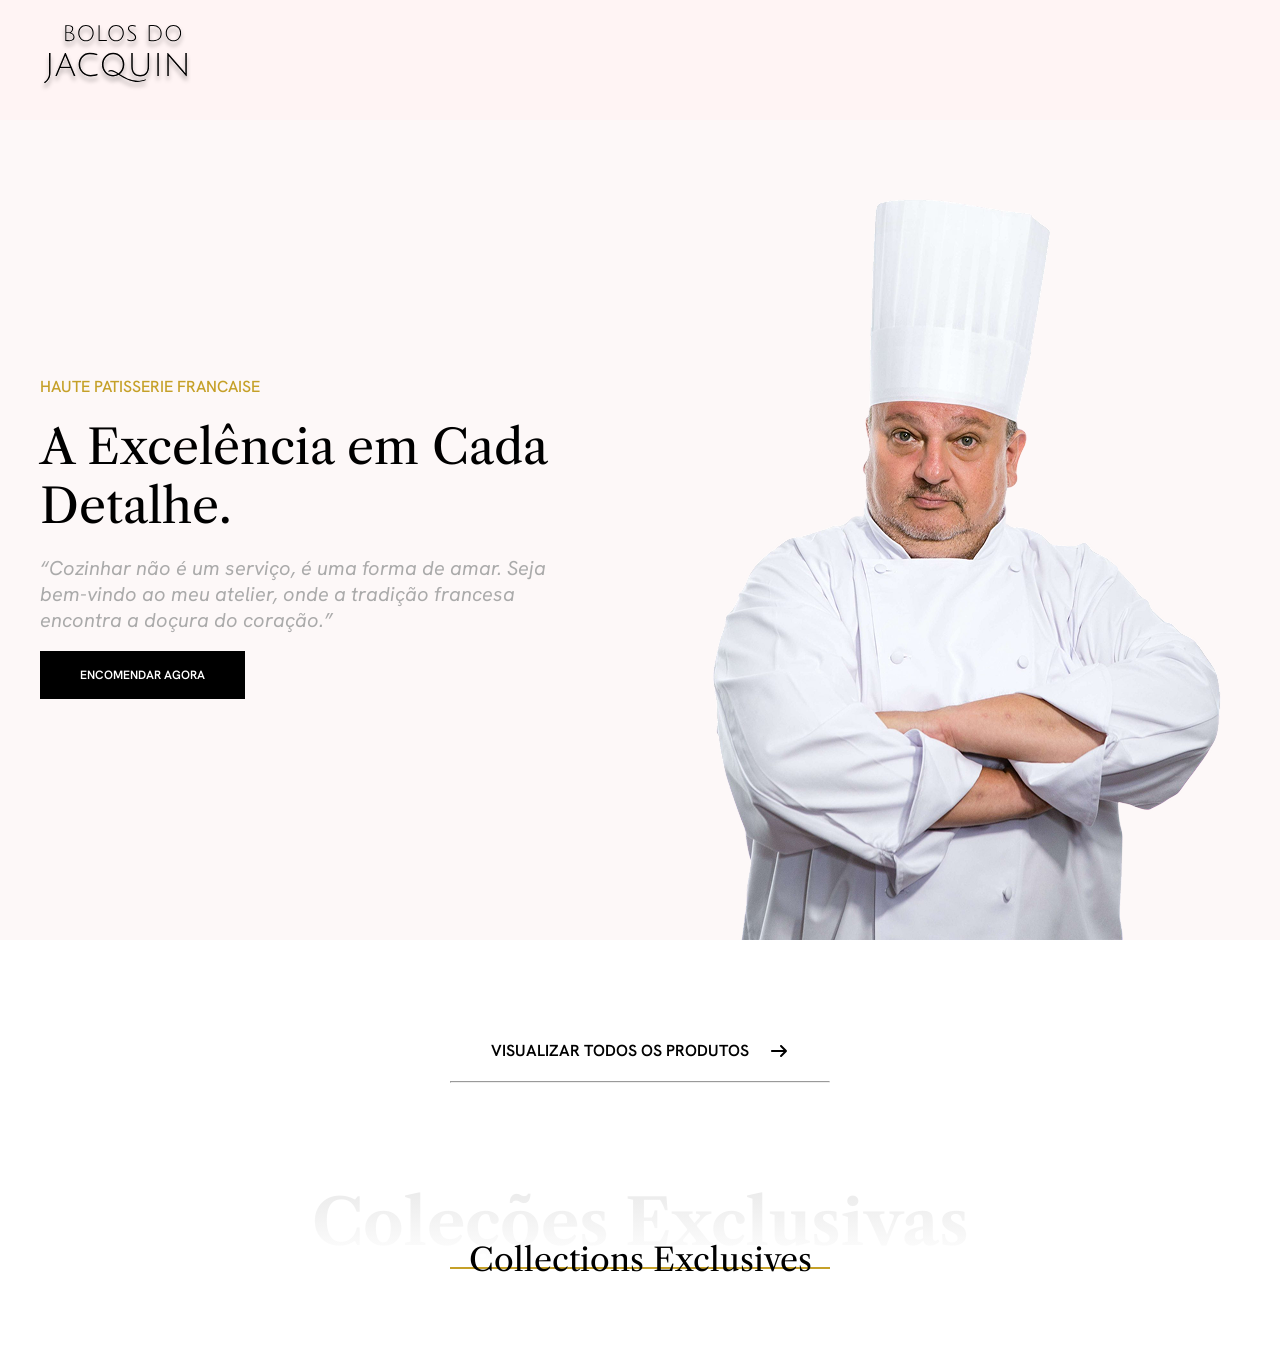
==== home/index.html @ 696f28ad "Inicio html e css pagina home" ====
<!DOCTYPE html>
<html lang="pt-br">

<head>
    <meta charset="UTF-8">
    <meta name="viewport" content="width=device-width, initial-scale=1.0">
    <title>Home - Bolos do Jacquin</title>
    <link rel="stylesheet" href="style.css">

    <link rel="preconnect" href="https://fonts.googleapis.com">
    <link rel="preconnect" href="https://fonts.gstatic.com" crossorigin>
    <link
        href="https://fonts.googleapis.com/css2?family=Hanken+Grotesk:ital,wght@0,100..900;1,100..900&family=Libre+Caslon+Text:ital,wght@0,400;0,700;1,400&display=swap"
        rel="stylesheet">
</head>

<body>
    <header class="home_cabecalho">
        <div class="home_container">
            <img src="../img/logo.svg" alt="logo bolos do jacquin">
        </div>
    </header>
    <main>
        <h1>página inicial bolos do Jacquin</h1>
        <section class="home_banner">
            <div class="home_container banner_container">
                <div class="box_texto_banner">
                    <span class="linha1">haute patisserie francaise</span><br>
                    <span class="linha2">A Excelência em Cada Detalhe.</span>
                    <p class="linha3">“Cozinhar não é um serviço, é uma forma de amar. Seja bem-vindo ao meu atelier,
                        onde a tradição
                        francesa encontra a doçura do coração.”</p>
                    <a class="linha4" href="">encomendar agora</a>
                </div>
                <img src="../img/jacquin_banner.png" alt="foto do Jacquin vestindo sua dólmâ">
            </div>
        </section>

        <section class="home_container home_produtos">
            <div class="link_produtos">
                <div>
                    <a href="">visualizar todos os produtos</a>
                    <svg xmlns="http://www.w3.org/2000/svg"
                        viewBox="0 0 640 640"><!--!Font Awesome Free 7.3.1 by @fontawesome - https://fontawesome.com License - https://fontawesome.com/license/free Copyright 2026 Fonticons, Inc.-->
                        <path
                            d="M566.6 342.6C579.1 330.1 579.1 309.8 566.6 297.3L406.6 137.3C394.1 124.8 373.8 124.8 361.3 137.3C348.8 149.8 348.8 170.1 361.3 182.6L466.7 288L96 288C78.3 288 64 302.3 64 320C64 337.7 78.3 352 96 352L466.7 352L361.3 457.4C348.8 469.9 348.8 490.2 361.3 502.7C373.8 515.2 394.1 515.2 406.6 502.7L566.6 342.7z" />
                    </svg>
                </div>
                <hr>
            </div>

            <div class="home_subtitulo">
                <h2>Coleções Exclusivas</h2>
                <span>Collections Exclusives</span>
                <hr>
            </div>

            <div></div>
        </section>
    </main>
</body>

</html>
---- home/style.css ----
* {
    margin: 0;
    padding: 0;
    box-sizing: border-box;
}

h1 {
    position: absolute;
    width: 1px;
    height: 1px;
    margin: -1px;
    overflow: hidden;
}


/* ---------- CABECALHO ---------- */
.home_cabecalho {
    background-color: #FFF4F4;
    height: 120px;
    display: flex;
    justify-content: center;
    align-items: center;
}

.home_container {
    /* background-color: aqua; */
    max-width: 1200px;
    /*Largura maxima 1200px*/
    width: 95%;
    /*Largura 95%*/
    margin: 0 auto;
}





/* ---------- BANNER ---------- */
.home_banner {
    background-color: #FDF8F8;
}

.box_texto_banner {
    /* background-color: chartreuse; */
    font-family: "Hanken Grotesk", sans-serif;
    max-width: 520px;
}

.banner_container {
    display: flex;
    align-items: center;
    justify-content: space-between;
}

.banner_container img {
    width: 547px;
}

.linha1 {
    color: #C5A028;
    font-size: 16px;
    font-weight: 500;
    text-transform: uppercase;
    margin-bottom: 20px;
    display: inline-block;
}

.linha2 {
    font-family: "Libre Caslon Text", serif;
    font-size: 48px;
    margin-bottom: 20px;
    display: inline-block;
}

.linha3 {
    font-size: 20px;
    font-style: italic;
    color: #AAAAAA;
    margin-bottom: 30px;
    display: inline-block;
}

.linha4 {
    font-weight: 600;
    font-size: 12px;
    text-transform: uppercase;
    color: #FFFFFF;
    text-decoration: none;

    background-color: #000000;
    padding: 16px 40px;
}





/* ---------- PRODUTOS ---------- */
.home_produtos {
    padding: 100px 0;
}

.link_produtos a {
    font-family: "Hanken Grotesk", sans-serif;
    font-weight: 600;
    font-size: 16px;
    text-transform: uppercase;

    text-decoration: none;
    color: #000000;
}

.link_produtos svg {
    width: 20px;
}

.link_produtos div {
    display: flex;
    align-items: center;
    justify-content: center;
    gap: 20px;
    margin-bottom: 20px;
}

.link_produtos hr {
    max-width: 380px;
    width: 100%;
    margin: 0 auto;
}

.home_subtitulo {
    font-family: "Libre Caslon Text", serif;
    /* background-color: darkgreen; */
    display: flex;
    flex-direction: column;
    align-items: center;
    position: relative;
    margin-top: 100px;
}

.home_subtitulo h2 {
    font-weight: 700;
    font-size: 64px;
    background-image: linear-gradient(0deg, #FFFFFF, #E9E9E9);

    background-clip: text;
    -webkit-background-clip: text;

    color: transparent;
    -webkit-text-fill-color: transparent;
}

.home_subtitulo span {
    font-size: 32px;
    position: absolute;
    bottom: -10px;
}

.home_subtitulo hr {
    max-width: 380px;
    width: 100%;
    background-color: #C5A028;
    margin-top: 5px;
    border: none;
    height: 2px;
}
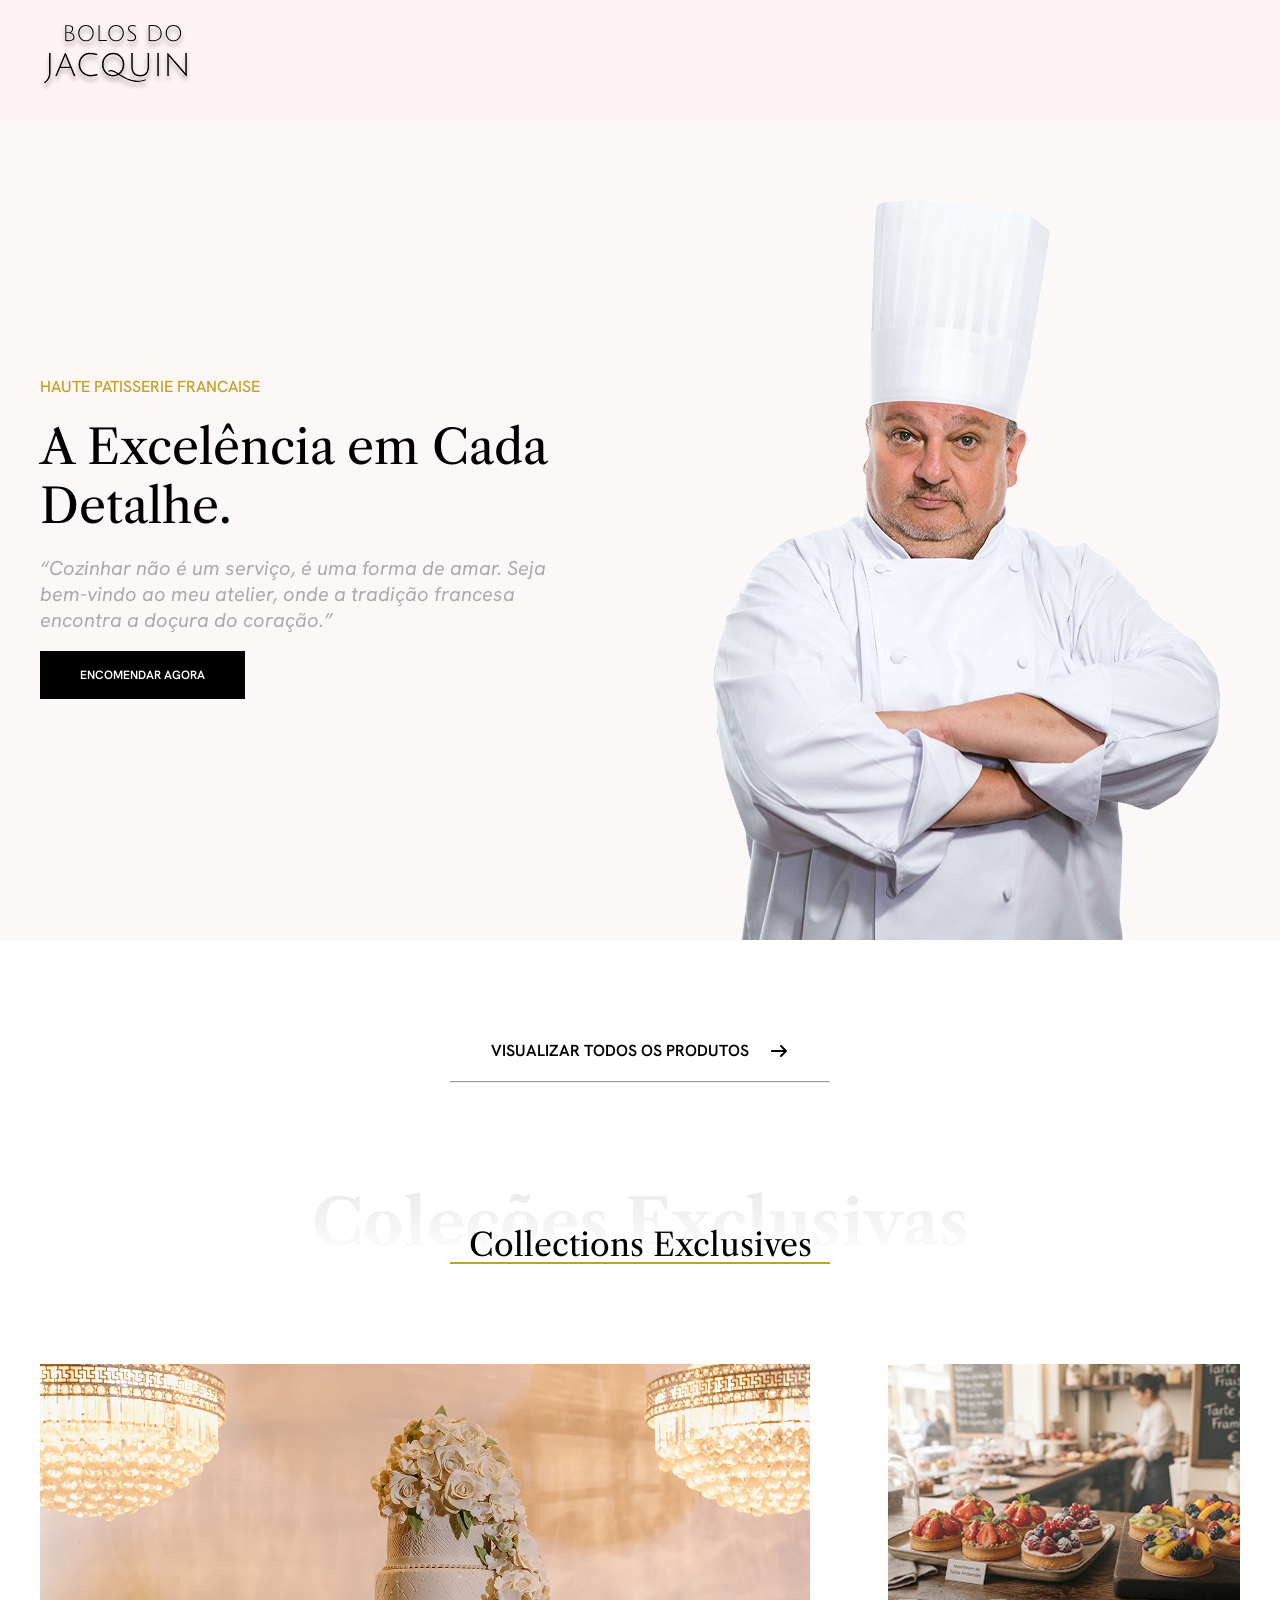
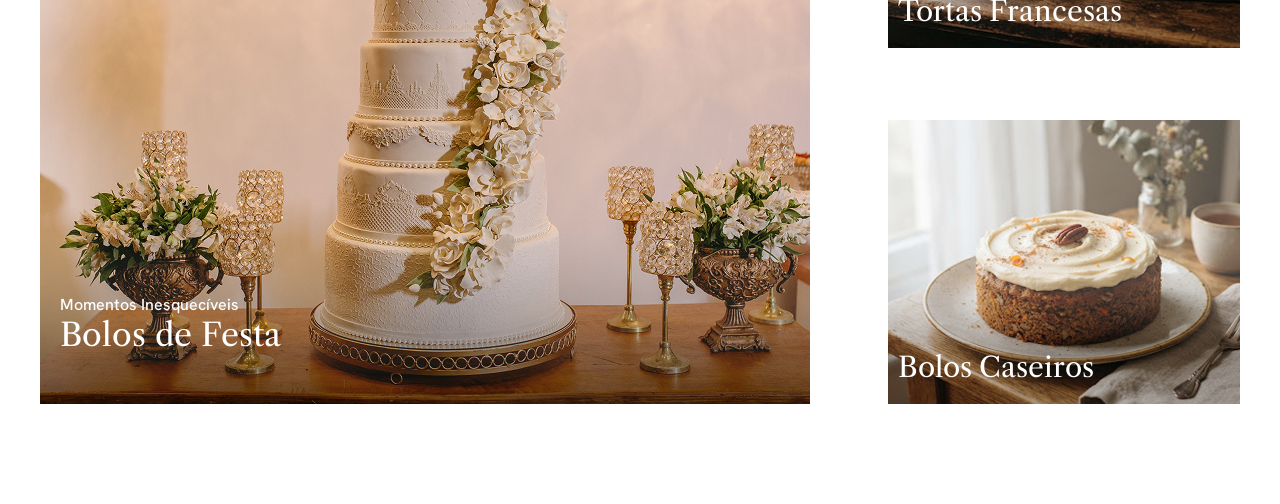
==== commit a0d35717: "seção de categorias finalizada" ====
--- a/home/index.html
+++ b/home/index.html
@@ -55,7 +55,27 @@
                 <hr>
             </div>
 
-            <div></div>
+            <div class="container_categorias">
+                <a href="">
+                    <div class="img_categoria1">
+                        <span>Momentos Inesquecíveis</span>
+                        <h3>Bolos de Festa</h3>
+                    </div>
+                </a>
+
+                <div class="col_categorias">
+                    <a href="">
+                        <div class="img_categoria2">
+                            <h3>Tortas Francesas</h3>
+                        </div>
+                    </a>
+                    <a href="">
+                        <div class="img_categoria3">
+                            <h3>Bolos Caseiros</h3>
+                        </div>
+                    </a>
+                </div>
+            </div>
         </section>
     </main>
 </body>
--- a/home/style.css
+++ b/home/style.css
@@ -136,6 +136,7 @@
     align-items: center;
     position: relative;
     margin-top: 100px;
+    margin-bottom: 100px;
 }
 
 .home_subtitulo h2 {
@@ -154,13 +155,75 @@
     font-size: 32px;
     position: absolute;
     bottom: -10px;
+    margin-bottom: 10px;
 }
 
 .home_subtitulo hr {
     max-width: 380px;
     width: 100%;
     background-color: #C5A028;
-    margin-top: 5px;
     border: none;
     height: 2px;
+}
+
+.img_categoria1 {
+    background-image: url(../img/bolos_de_festa.png);
+    /* width: 100%; */
+    width: 770px;
+    height: 640px;
+    display: flex;
+    flex-direction: column;
+    justify-content: flex-end;
+    padding: 50px 20px;
+}
+
+.container_categorias {
+    display: flex;
+    justify-content: space-between;
+    width: 100%;
+}
+
+.container_categorias a {
+    color: #FFFFFF;
+    text-decoration: none;
+    display: contents;
+}
+
+.img_categoria1 span {
+    font-family: "Hanken Grotesk", sans-serif;
+    font-weight: 500;
+}
+
+.img_categoria1 h3 {
+    font-size: 32px;
+}
+
+.home_produtos h3 {
+    font-family: "Libre Caslon Text", serif;
+    font-weight: 400;
+}
+
+.col_categorias{
+    display: flex;
+    flex-direction: column;
+    justify-content: space-between;
+}
+
+.img_categoria2 {
+    background-image: url(../img/tortas_francesas.png);
+}
+
+.img_categoria3 {
+    background-image: url(../img/bolos_caseiros.png);
+}
+
+.img_categoria2,
+.img_categoria3 {
+    /* width: 25%; */
+    width: 352px;
+    height: 284px;
+    display: flex;
+    align-items: flex-end;
+    padding: 20px 10px;
+    font-size: 24px;
 }
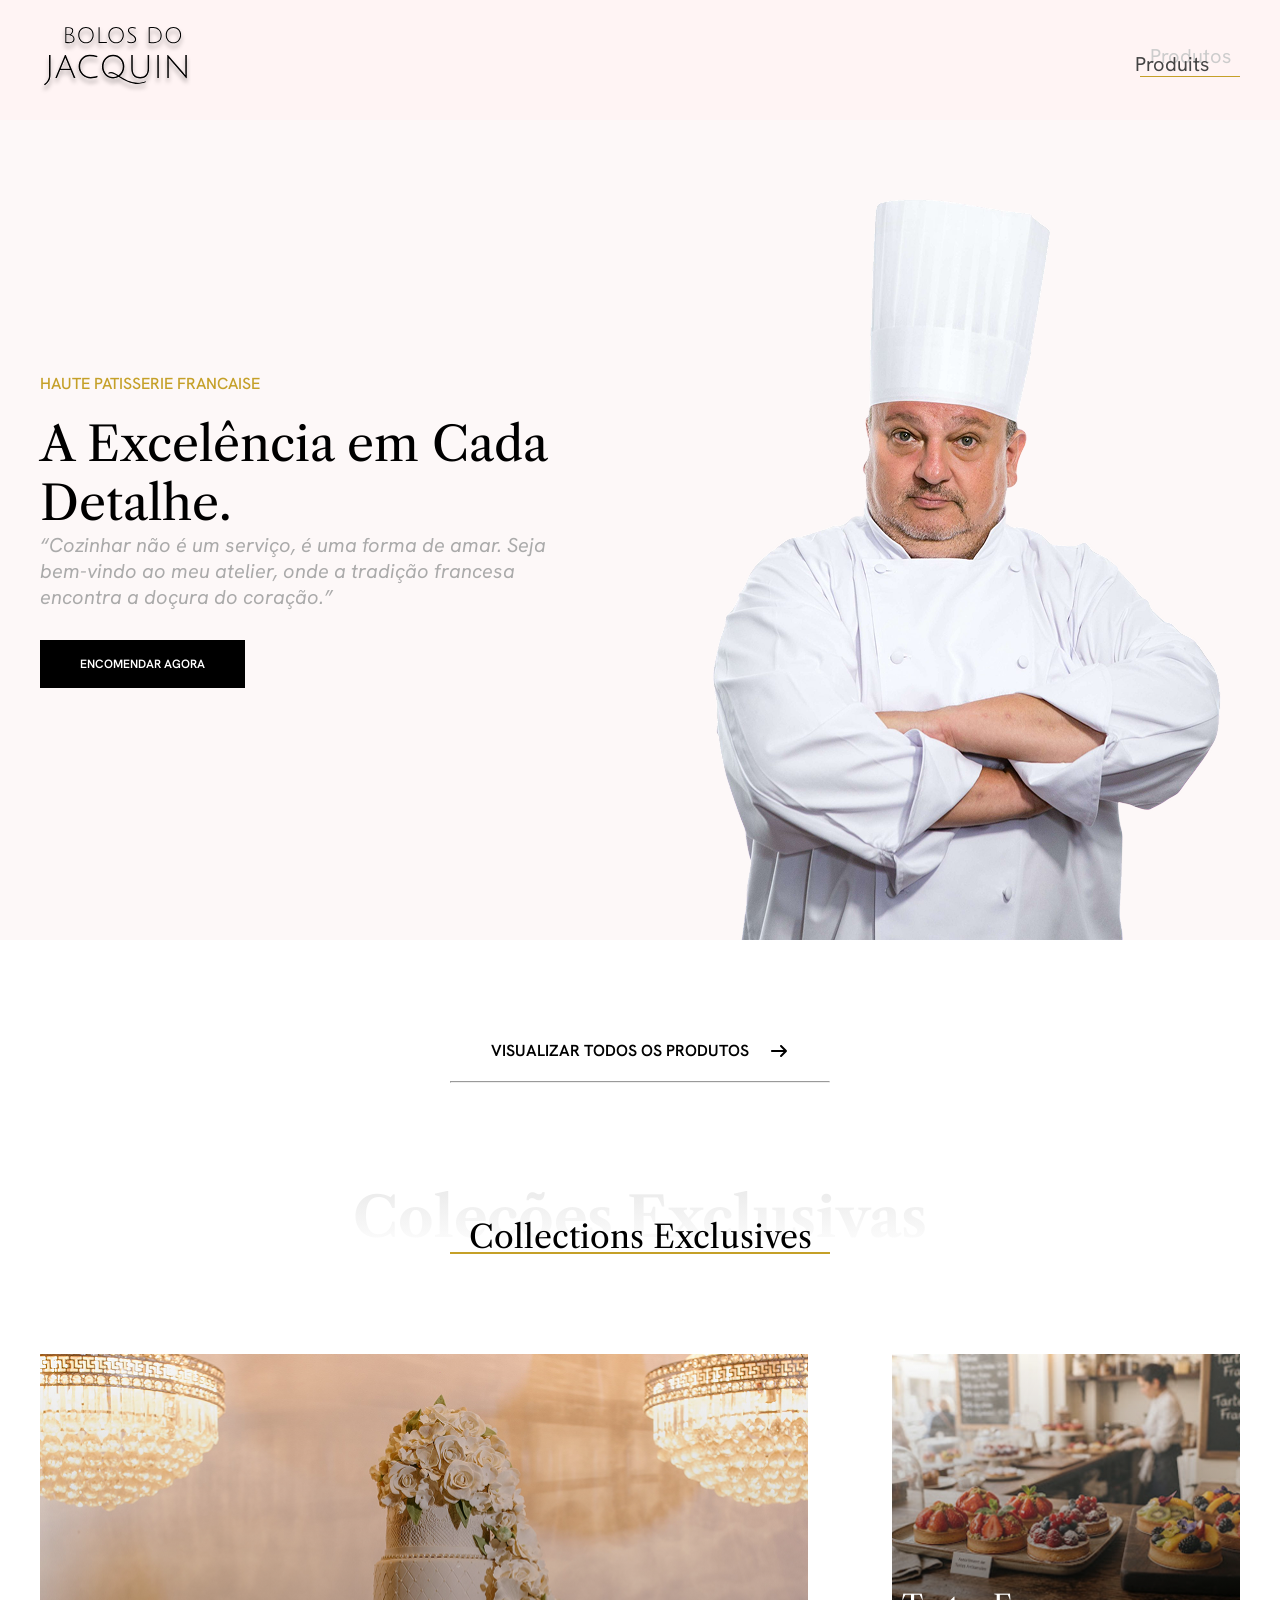
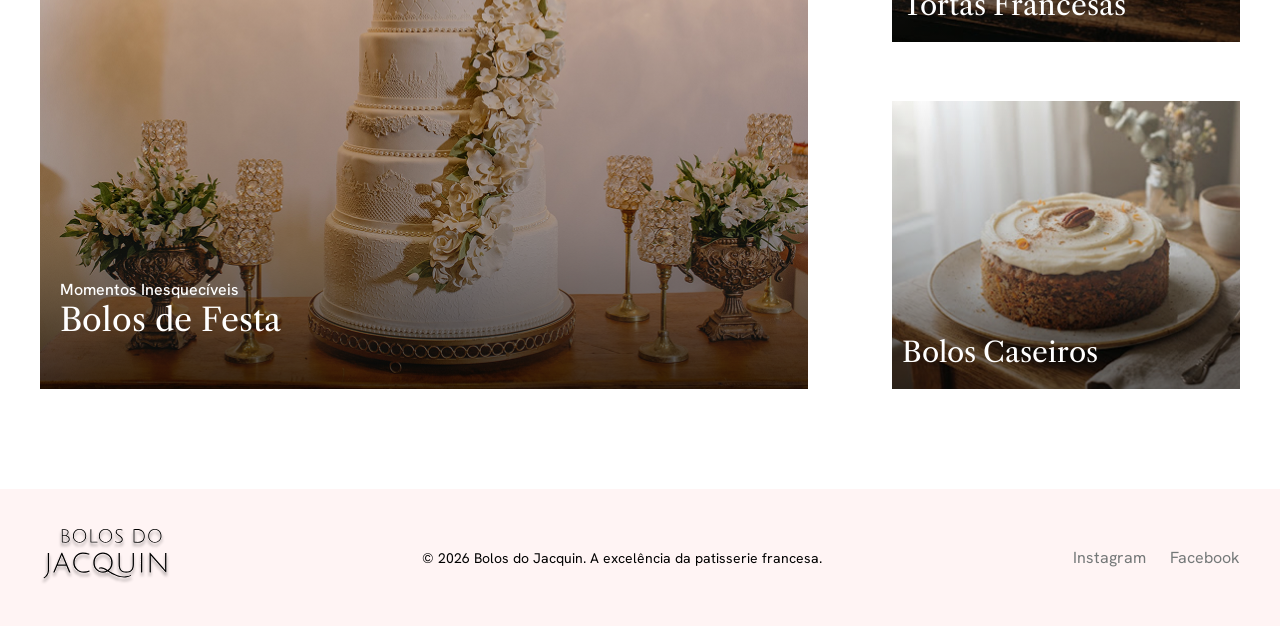
==== commit a1c9347f: "finalizado" ====
--- a/home/index.html
+++ b/home/index.html
@@ -5,25 +5,126 @@
     <meta charset="UTF-8">
     <meta name="viewport" content="width=device-width, initial-scale=1.0">
     <title>Home - Bolos do Jacquin</title>
+    <link rel="stylesheet" href="../style.css">
+    <link rel="stylesheet" href="../styleHeader.css">
+    <link rel="stylesheet" href="../styleFooter.css">
     <link rel="stylesheet" href="style.css">
+
+    <link rel="icon" type="image/png" href="../icones/favicon.png">
 
     <link rel="preconnect" href="https://fonts.googleapis.com">
     <link rel="preconnect" href="https://fonts.gstatic.com" crossorigin>
     <link
         href="https://fonts.googleapis.com/css2?family=Hanken+Grotesk:ital,wght@0,100..900;1,100..900&family=Libre+Caslon+Text:ital,wght@0,400;0,700;1,400&display=swap"
         rel="stylesheet">
+
+    <script defer src="script.js"></script>
 </head>
 
 <body>
-    <header class="home_cabecalho">
-        <div class="home_container">
-            <img src="../img/logo.svg" alt="logo bolos do jacquin">
+    <header>
+        <div class="container header_container">
+            <img src="../img/logo.svg" alt="logo bolos do Jacquin">
+
+            <a class="link_inicio" href="../produtos/index.html">
+                Produtos
+                <span>Produits</span>
+                <hr>
+            </a>
+
+            <button>
+                <svg version="1.0" xmlns="http://www.w3.org/2000/svg" viewBox="0 0 512.000000 512.000000"
+                    preserveAspectRatio="xMidYMid meet">
+
+                    <g transform="translate(0.000000,512.000000) scale(0.100000,-0.100000)" fill="#000000"
+                        stroke="none">
+                        <path d="M3340 4778 c-94 -41 -152 -73 -185 -101 -176 -149 -261 -334 -285
+-621 -6 -72 -15 -125 -22 -132 -7 -7 -50 -18 -95 -23 -145 -18 -269 -93 -328
+-199 -38 -68 -56 -173 -44 -256 13 -98 18 -113 55 -191 131 -270 451 -379 732
+-249 205 94 341 347 304 565 -33 194 -175 313 -397 334 -38 4 -76 12 -82 17
+-27 22 -6 239 34 358 64 190 171 312 333 379 81 34 101 70 60 111 -22 22 -42
+24 -80 8z m-210 -1003 c165 -46 230 -124 230 -276 0 -152 -70 -278 -203 -363
+-78 -50 -140 -70 -222 -70 -189 -2 -350 113 -420 299 -27 71 -25 206 2 260 63
+123 203 178 433 170 69 -2 149 -11 180 -20z" />
+                        <path d="M3002 3634 c-22 -15 -29 -49 -14 -70 4 -5 24 -20 45 -33 20 -12 38
+-30 38 -39 1 -9 3 -32 5 -50 3 -43 20 -62 55 -62 59 0 81 56 54 136 -19 57
+-63 106 -108 123 -38 15 -49 14 -75 -5z" />
+                        <path d="M3673 3610 c-36 -15 -32 -71 8 -104 17 -14 34 -26 39 -26 9 0 140
+-87 270 -180 139 -99 420 -353 420 -380 0 -5 -10 -12 -22 -14 -34 -6 -342 -48
+-528 -72 -63 -8 -162 -21 -220 -29 -58 -8 -157 -21 -220 -29 -63 -8 -180 -24
+-260 -36 -80 -12 -197 -28 -260 -36 -63 -8 -162 -20 -220 -28 -58 -8 -143 -19
+-190 -25 -86 -11 -226 -30 -420 -56 -58 -8 -159 -21 -225 -30 -66 -9 -163 -23
+-215 -30 -52 -8 -124 -17 -160 -20 -58 -5 -136 -17 -197 -31 -48 -10 -55 -86
+-10 -103 12 -5 47 -5 77 -1 30 4 114 15 185 24 72 10 177 23 235 31 230 32
+370 51 605 80 61 8 139 18 175 24 36 5 121 17 190 25 69 9 172 23 230 31 155
+21 324 43 420 56 273 34 400 52 665 89 83 12 197 27 255 35 58 7 120 17 139
+21 24 5 36 3 42 -7 5 -8 9 -389 9 -862 0 -669 -3 -849 -12 -852 -14 -5 -125
+-20 -263 -35 -49 -6 -139 -17 -200 -25 -60 -7 -171 -21 -245 -30 -188 -22
+-362 -43 -450 -55 -41 -6 -131 -17 -200 -25 -178 -19 -296 -34 -365 -45 -33
+-5 -89 -12 -125 -15 -36 -3 -114 -12 -175 -20 -129 -17 -244 -31 -650 -79
+-273 -32 -313 -37 -420 -51 -60 -7 -173 -21 -250 -30 -77 -9 -184 -23 -238
+-31 -54 -8 -124 -14 -157 -14 -53 0 -61 3 -84 31 -23 27 -26 39 -26 109 0 56
+4 81 15 90 8 6 65 16 127 21 62 5 124 11 138 14 14 2 93 11 175 20 83 8 224
+24 315 35 91 12 217 25 281 30 64 5 127 12 140 15 13 3 89 12 169 20 80 9 208
+22 285 31 77 8 199 21 270 28 72 8 175 19 230 25 55 7 161 18 235 26 74 9 194
+22 265 30 72 8 177 20 235 26 58 6 164 17 235 25 72 7 197 20 278 28 165 16
+193 27 202 78 4 18 5 121 3 228 -3 191 -4 196 -27 219 -24 24 -26 24 -95 13
+-39 -6 -100 -14 -136 -17 -36 -3 -114 -12 -175 -20 -60 -8 -168 -21 -240 -29
+-71 -9 -166 -21 -210 -26 -78 -11 -186 -24 -450 -54 -262 -30 -322 -37 -430
+-51 -60 -7 -171 -21 -245 -30 -209 -24 -305 -35 -435 -51 -66 -8 -178 -21
+-250 -29 -71 -8 -166 -19 -210 -25 -44 -5 -136 -17 -205 -25 -69 -8 -165 -19
+-215 -25 -160 -20 -259 -29 -267 -24 -14 9 -10 232 4 241 7 4 65 14 128 20 63
+7 176 19 250 27 74 8 173 19 220 25 47 6 150 17 230 26 80 9 201 22 270 30 69
+8 172 20 230 26 58 5 164 17 235 25 72 8 195 21 275 29 80 8 186 19 235 25
+157 18 570 63 965 105 516 55 498 52 527 81 23 23 23 27 23 225 0 167 -3 207
+-17 236 l-16 35 -76 -5 c-42 -2 -116 -10 -166 -16 -49 -6 -148 -18 -220 -27
+-131 -15 -292 -34 -460 -55 -126 -15 -298 -35 -445 -53 -69 -8 -159 -19 -200
+-25 -41 -5 -140 -17 -220 -26 -80 -9 -179 -21 -220 -26 -79 -11 -252 -31 -460
+-54 -69 -8 -181 -21 -250 -29 -69 -8 -168 -20 -220 -26 -122 -14 -301 -36
+-415 -52 -49 -7 -117 -12 -150 -13 l-60 0 -3 82 c-3 100 18 155 77 202 21 17
+41 31 44 31 4 0 29 14 57 30 28 17 81 47 118 67 37 20 85 47 107 59 22 12 60
+33 85 45 25 12 86 46 135 75 105 61 134 77 235 131 104 56 148 81 195 107 67
+38 156 87 230 126 39 21 105 58 148 84 43 25 79 46 82 46 2 0 31 16 63 35 62
+36 76 61 61 103 -7 17 -17 22 -47 22 -21 0 -42 -4 -47 -9 -6 -5 -44 -27 -85
+-49 -41 -22 -109 -59 -150 -82 -41 -23 -84 -46 -95 -51 -11 -5 -37 -19 -57
+-32 -21 -12 -59 -34 -85 -48 -27 -15 -64 -36 -83 -47 -19 -11 -60 -33 -90 -48
+-30 -16 -71 -38 -90 -50 -32 -19 -76 -43 -220 -121 -30 -17 -109 -61 -175 -98
+-66 -37 -129 -71 -140 -77 -11 -5 -29 -14 -40 -21 -11 -7 -65 -37 -119 -67
+-104 -56 -163 -106 -192 -162 -43 -83 -44 -96 -44 -921 l0 -788 26 -54 c30
+-65 69 -100 132 -118 50 -15 44 -15 382 28 63 8 156 19 205 25 50 6 142 18
+205 26 63 8 169 20 235 28 66 8 158 19 205 25 80 10 210 26 415 51 153 19 316
+38 420 49 55 6 127 16 160 21 33 5 89 12 125 15 36 3 112 12 170 20 58 8 168
+21 245 30 77 9 190 23 250 30 136 18 255 32 410 50 182 21 435 55 462 61 55
+14 53 -30 53 977 0 852 -1 930 -17 955 -17 27 -288 301 -353 357 -19 16 -84
+67 -145 112 -60 46 -114 86 -120 91 -50 38 -233 148 -260 155 -11 3 -30 2 -42
+-3z m427 -1235 c12 -14 12 -257 0 -269 -6 -6 -108 -19 -325 -42 -347 -36 -415
+-43 -490 -53 -87 -11 -205 -24 -415 -46 -125 -13 -191 -20 -555 -60 -71 -8
+-175 -19 -230 -25 -105 -11 -298 -33 -450 -50 -49 -6 -155 -17 -235 -25 -80
+-8 -206 -21 -280 -29 -74 -9 -202 -22 -285 -30 -82 -9 -160 -18 -171 -21 -30
+-7 -34 9 -34 130 0 75 4 106 14 114 7 6 78 18 157 26 79 8 150 18 158 20 8 3
+78 12 155 21 237 26 363 40 686 79 69 9 184 22 255 31 238 28 369 43 490 58
+66 9 149 18 185 21 36 4 112 12 170 20 58 7 168 21 245 30 129 14 247 29 465
+55 47 6 144 18 215 26 72 8 153 19 180 23 75 12 82 12 95 -4z m4 -757 c12 -45
+7 -245 -6 -256 -14 -10 -36 -13 -263 -36 -77 -8 -174 -19 -215 -25 -41 -6
+-138 -17 -215 -26 -77 -8 -180 -20 -230 -25 -49 -6 -139 -15 -200 -20 -60 -6
+-137 -14 -170 -19 -33 -6 -100 -13 -150 -16 -49 -3 -112 -10 -140 -15 -27 -6
+-102 -14 -165 -20 -112 -9 -150 -13 -425 -45 -71 -8 -159 -17 -195 -20 -36 -3
+-99 -10 -140 -15 -95 -12 -227 -27 -400 -45 -209 -21 -328 -34 -410 -45 -41
+-6 -92 -10 -113 -10 l-38 0 3 122 3 122 80 13 c44 7 123 17 175 22 114 11 238
+27 380 47 58 8 146 19 195 24 143 14 273 30 375 46 53 7 114 14 135 14 22 0
+87 6 145 15 58 8 166 21 240 30 74 8 173 20 220 26 47 6 123 15 170 20 47 5
+137 15 200 23 111 14 233 29 505 60 72 9 166 20 210 26 44 6 127 15 185 21 58
+5 125 14 150 18 80 15 97 13 104 -11z" />
+                    </g>
+                </svg>
+            </button>
         </div>
     </header>
+
     <main>
         <h1>página inicial bolos do Jacquin</h1>
         <section class="home_banner">
-            <div class="home_container banner_container">
+            <div class="container banner_container">
                 <div class="box_texto_banner">
                     <span class="linha1">haute patisserie francaise</span><br>
                     <span class="linha2">A Excelência em Cada Detalhe.</span>
@@ -32,14 +133,14 @@
                         francesa encontra a doçura do coração.”</p>
                     <a class="linha4" href="">encomendar agora</a>
                 </div>
-                <img src="../img/jacquin_banner.png" alt="foto do Jacquin vestindo sua dólmâ">
+                <img id="bannerImg" src="../img/jacquin_banner.png" alt="foto do Jacquin vestindo sua dólmâ">
             </div>
         </section>
 
-        <section class="home_container home_produtos">
+        <section class="container home_produtos">
             <div class="link_produtos">
                 <div>
-                    <a href="">visualizar todos os produtos</a>
+                    <a href="../produtos/index.html">visualizar todos os produtos</a>
                     <svg xmlns="http://www.w3.org/2000/svg"
                         viewBox="0 0 640 640"><!--!Font Awesome Free 7.3.1 by @fontawesome - https://fontawesome.com License - https://fontawesome.com/license/free Copyright 2026 Fonticons, Inc.-->
                         <path
@@ -49,7 +150,7 @@
                 <hr>
             </div>
 
-            <div class="home_subtitulo">
+            <div class="box_h2">
                 <h2>Coleções Exclusivas</h2>
                 <span>Collections Exclusives</span>
                 <hr>
@@ -78,6 +179,16 @@
             </div>
         </section>
     </main>
+    <footer>
+        <div class="container footer_container">
+            <img src="../img/logo.svg" alt="">
+            <span>© 2026 Bolos do Jacquin. A excelência da patisserie francesa.</span>
+            <nav>
+                <a href="">Instagram</a>
+                <a href="">Facebook</a>
+            </nav>
+        </div>
+    </footer>
 </body>
 
 </html>
--- a/style.css
+++ b/style.css
@@ -0,0 +1,108 @@
+/* ---------- CSS PADRAO ---------- */
+* {
+    margin: 0;
+    padding: 0;
+    box-sizing: border-box;
+}
+
+:root {
+    --corPrincipal: #FFF4F4;
+    --fontHanken: "Hanken Grotesk", sans-serif;
+    --corDourado: #C5A028;
+    --corSecundaria: #FDF8F8;
+    --fontLibre: "Libre Caslon Text", serif;
+}
+
+body {
+    cursor: url(./icones/spatula.png), auto;
+}
+
+
+/* ---------- CONTAINER PADRAO ---------- */
+.container {
+    width: 95%;
+    max-width: 1200px;
+    margin: 0 auto;
+    /* background-color: aqua; */
+}
+
+
+/* ---------- H2 ---------- */
+.box_h2 {
+    font-family: "Libre Caslon Text", serif;
+    /* background-color: darkgreen; */
+    display: flex;
+    flex-direction: column;
+    align-items: center;
+    position: relative;
+    margin-top: 100px;
+    margin-bottom: 100px;
+}
+
+.box_h2 h2 {
+    font-weight: 700;
+    font-size: 56px;
+    background-image: linear-gradient(0deg, #FFFFFF, #E9E9E9);
+    
+    background-clip: text;
+    -webkit-background-clip: text;
+    
+    color: transparent;
+    -webkit-text-fill-color: transparent;
+}
+
+.box_h2 span {
+    font-size: 32px;
+    position: absolute;
+    bottom: -12px;
+    margin-bottom: 10px;
+}
+
+.box_h2 hr {
+    max-width: 380px;
+    width: 100%;
+    background-color: #C5A028;
+    border: none;
+    height: 2px;
+}
+
+
+/* ---------- PLACEHOLDER ---------- */
+textarea::placeholder,
+input::placeholder {
+    color: #BBBBBB;
+    opacity: 1;
+    font-family: var(--fontHanken);
+}
+
+
+
+
+
+
+
+
+
+@media screen and (max-width: 768px) {
+    .box_h2 h2 {
+        font-size: 32px;
+    }
+    
+    .box_h2 span {
+        font-size: 20px;
+        bottom: -18px;
+        margin-bottom: 20px;
+    }
+    
+    .box_h2 hr {
+        margin-top: 10px;
+        width: 70%;
+    }
+}
+
+
+@media screen and (max-width: 450px) {
+    .box_h2 h2 {
+        font-size: 25px;
+    }    
+}
--- a/styleHeader.css
+++ b/styleHeader.css
@@ -0,0 +1,87 @@
+/* ---------- CABECALHO ---------- */
+header {
+    background-color: var(--corPrincipal);
+    font-family: var(--fontHanken);
+}
+
+.header_container {
+    display: flex;
+    justify-content: space-between;
+    align-items: center;
+    height: 120px;
+}
+
+.box_busca {
+    position: relative;
+}
+
+.box_busca svg {
+    width: 20px;
+    position: absolute;
+    fill: #747878;
+}
+
+.box_busca input {
+    padding-left: 25px;
+    padding-bottom: 5px;
+    background-color: transparent;
+    border: none;
+    border-bottom: solid 1px #747878;
+    font-size: 20px;
+}
+
+.box_busca input:focus {
+    outline: none;
+}
+
+.link_inicio {
+    color: #CCCCCC;
+    text-decoration: none;
+    font-size: 20px;
+    position: relative;
+    text-align: center;
+}
+
+.link_inicio span {
+    color: #444444;
+    position: absolute;
+    left: -5px;
+    top: 8px;
+}
+
+.link_inicio hr {
+    margin-top: 7px;
+    width: 100px;
+    background-color: var(--corDourado);
+    border: none;
+    height: 1px;
+}
+
+
+/* ---------- BOTAO MENU ---------- */
+.header_container button {
+    background-color: transparent;
+    border: none;
+    display: none;
+}
+
+.header_container button svg {
+    width: 50px;
+}
+
+
+
+
+
+@media screen and (max-width: 768px) {
+
+    /* ----- CABECALHO ----- */
+    .header_container button {
+        display: block;
+    }
+
+    .link_inicio,
+    .box_busca {
+        display: none;
+    }
+}
--- a/styleFooter.css
+++ b/styleFooter.css
@@ -0,0 +1,55 @@
+/* ---------- RODAPÉ ---------- */
+footer {
+    background-color: var(--corPrincipal);
+    font-family: var(--fontHanken);
+    font-size: 14px;
+}
+
+.footer_container {
+    display: flex;
+    justify-content: space-between;
+    align-items: center;
+    padding: 40px 0;
+}
+
+footer img {
+    width: 130px;
+}
+
+footer a {
+    text-decoration: none;
+    color: #747878;
+    font-size: 16px;
+}
+
+footer a:last-child {
+    margin-left: 20px;
+
+}
+
+
+
+
+
+@media screen and (max-width: 768px) {
+
+    /* ----- RODAPÉ ----- */
+    .footer_container {
+        flex-direction: column;
+    }
+
+    footer img {
+        order: 2;
+        margin: 30px 0;
+    }
+
+    footer span {
+        order: 3;
+        text-align: center;
+        padding: 0 20px;
+    }
+
+    footer nav {
+        order: 1;
+    }
+}
--- a/home/style.css
+++ b/home/style.css
@@ -1,9 +1,3 @@
-* {
-    margin: 0;
-    padding: 0;
-    box-sizing: border-box;
-}
-
 h1 {
     position: absolute;
     width: 1px;
@@ -13,24 +7,6 @@
 }
 
 
-/* ---------- CABECALHO ---------- */
-.home_cabecalho {
-    background-color: #FFF4F4;
-    height: 120px;
-    display: flex;
-    justify-content: center;
-    align-items: center;
-}
-
-.home_container {
-    /* background-color: aqua; */
-    max-width: 1200px;
-    /*Largura maxima 1200px*/
-    width: 95%;
-    /*Largura 95%*/
-    margin: 0 auto;
-}
-
 
 
 
@@ -44,6 +20,7 @@
     /* background-color: chartreuse; */
     font-family: "Hanken Grotesk", sans-serif;
     max-width: 520px;
+    /* overflow: visible; */
 }
 
 .banner_container {
@@ -53,7 +30,8 @@
 }
 
 .banner_container img {
-    width: 547px;
+    max-width: 547px;
+    width: 50%;
 }
 
 .linha1 {
@@ -89,8 +67,18 @@
 
     background-color: #000000;
     padding: 16px 40px;
-}
-
+    transition:
+        box-shadow 0.3s ease-in-out,
+        transform 0.3s ease-in-out;
+    box-shadow: 0 0 0 #00000060;
+    display: inline-block;
+}
+
+.linha4:hover {
+    box-shadow: 0px 0px 10px 2px #00000020;
+    transform: scale(1.05);
+
+}
 
 
 
@@ -112,6 +100,15 @@
 
 .link_produtos svg {
     width: 20px;
+
+    /* Define o tempo e a suavidade do movimento (0.3 segundos) */
+    transition: transform 0.3s ease-in-out;
+
+}
+
+.link_produtos>div:hover svg {
+    /* Move o SVG levemente 5 pixels para a direita */
+    transform: translateX(10px);
 }
 
 .link_produtos div {
@@ -128,66 +125,38 @@
     margin: 0 auto;
 }
 
-.home_subtitulo {
-    font-family: "Libre Caslon Text", serif;
-    /* background-color: darkgreen; */
-    display: flex;
-    flex-direction: column;
-    align-items: center;
-    position: relative;
-    margin-top: 100px;
-    margin-bottom: 100px;
-}
-
-.home_subtitulo h2 {
-    font-weight: 700;
-    font-size: 64px;
-    background-image: linear-gradient(0deg, #FFFFFF, #E9E9E9);
-
-    background-clip: text;
-    -webkit-background-clip: text;
-
-    color: transparent;
-    -webkit-text-fill-color: transparent;
-}
-
-.home_subtitulo span {
-    font-size: 32px;
-    position: absolute;
-    bottom: -10px;
-    margin-bottom: 10px;
-}
-
-.home_subtitulo hr {
-    max-width: 380px;
-    width: 100%;
-    background-color: #C5A028;
-    border: none;
-    height: 2px;
+.container_categorias {
+    display: flex;
+    justify-content: space-between;
+    width: 100%;
+}
+
+.container_categorias>a {
+    /* flex: .6; */
+    width: 64%;
+    aspect-ratio: 1.2;
+}
+
+.container_categorias a {
+    color: #FFFFFF;
+    text-decoration: none;
+    display: flex;
+    aspect-ratio: 1.21;
 }
 
 .img_categoria1 {
-    background-image: url(../img/bolos_de_festa.png);
-    /* width: 100%; */
-    width: 770px;
-    height: 640px;
+    background-image:
+        linear-gradient(to bottom, #00000000, #00000070),
+        url(../img/bolos_de_festa.png);
+    background-size: cover;
+    width: 100%;
+    height: 100%;
     display: flex;
     flex-direction: column;
     justify-content: flex-end;
     padding: 50px 20px;
 }
 
-.container_categorias {
-    display: flex;
-    justify-content: space-between;
-    width: 100%;
-}
-
-.container_categorias a {
-    color: #FFFFFF;
-    text-decoration: none;
-    display: contents;
-}
 
 .img_categoria1 span {
     font-family: "Hanken Grotesk", sans-serif;
@@ -203,27 +172,114 @@
     font-weight: 400;
 }
 
-.col_categorias{
+.col_categorias {
     display: flex;
     flex-direction: column;
     justify-content: space-between;
+    /* flex: .3; */
+    width: 29%;
 }
 
 .img_categoria2 {
-    background-image: url(../img/tortas_francesas.png);
+    background-image:
+        linear-gradient(to bottom, #00000000, #00000070),
+        url(../img/tortas_francesas.png);
+    background-size: cover;
 }
 
 .img_categoria3 {
-    background-image: url(../img/bolos_caseiros.png);
+    /* background-image: url(../img/bolos_caseiros.png); */
+    background-image:
+        linear-gradient(to bottom, #00000000, #00000070),
+        url(../img/bolos_caseiros.png);
+
+    background-size: cover;
 }
 
 .img_categoria2,
 .img_categoria3 {
-    /* width: 25%; */
-    width: 352px;
-    height: 284px;
+    width: 100%;
+    height: 100%;
     display: flex;
     align-items: flex-end;
     padding: 20px 10px;
     font-size: 24px;
+}
+
+
+
+
+
+
+
+@media screen and (max-width: 1000px) {
+    .img_categoria1 {
+        padding: 20px;
+    }
+
+    .img_categoria2,
+    .img_categoria3 {
+        font-size: 18px;
+    }
+}
+
+
+@media screen and (max-width: 768px) {
+    /* ----- BANNER ----- */
+    .banner_container {
+        flex-direction: column-reverse;
+        padding: 100px 0;
+        position: relative;
+        text-align: center;
+    }
+
+    .banner_container .linha2 {
+        /* margin-bottom: ; */
+        font-size: 38px;
+    }
+
+    .banner_container img {
+        margin-bottom: 100px;
+        position: absolute;
+        top: 250px;
+    }
+
+    .img_categoria2,
+    .img_categoria3 {
+        padding: 8px;
+    }
+
+
+
+    /* ----- CATEGORIAS ----- */
+    .container_categorias {
+        flex-direction: column;
+        align-items: center;
+    }
+
+    .col_categorias {
+        flex-direction: row;
+    }
+
+    .container_categorias>a {
+        margin-bottom: 50px;
+    }
+
+    .container_categorias a {
+        width: 45%;
+    }
+
+    .container_categorias>a,
+    .col_categorias {
+        max-width: 480px;
+        width: 100%;
+    }
+}
+
+@media screen and (max-width: 500px) {
+
+    .img_categoria2,
+    .img_categoria3 {
+        font-size: 14px;
+    }
 }
